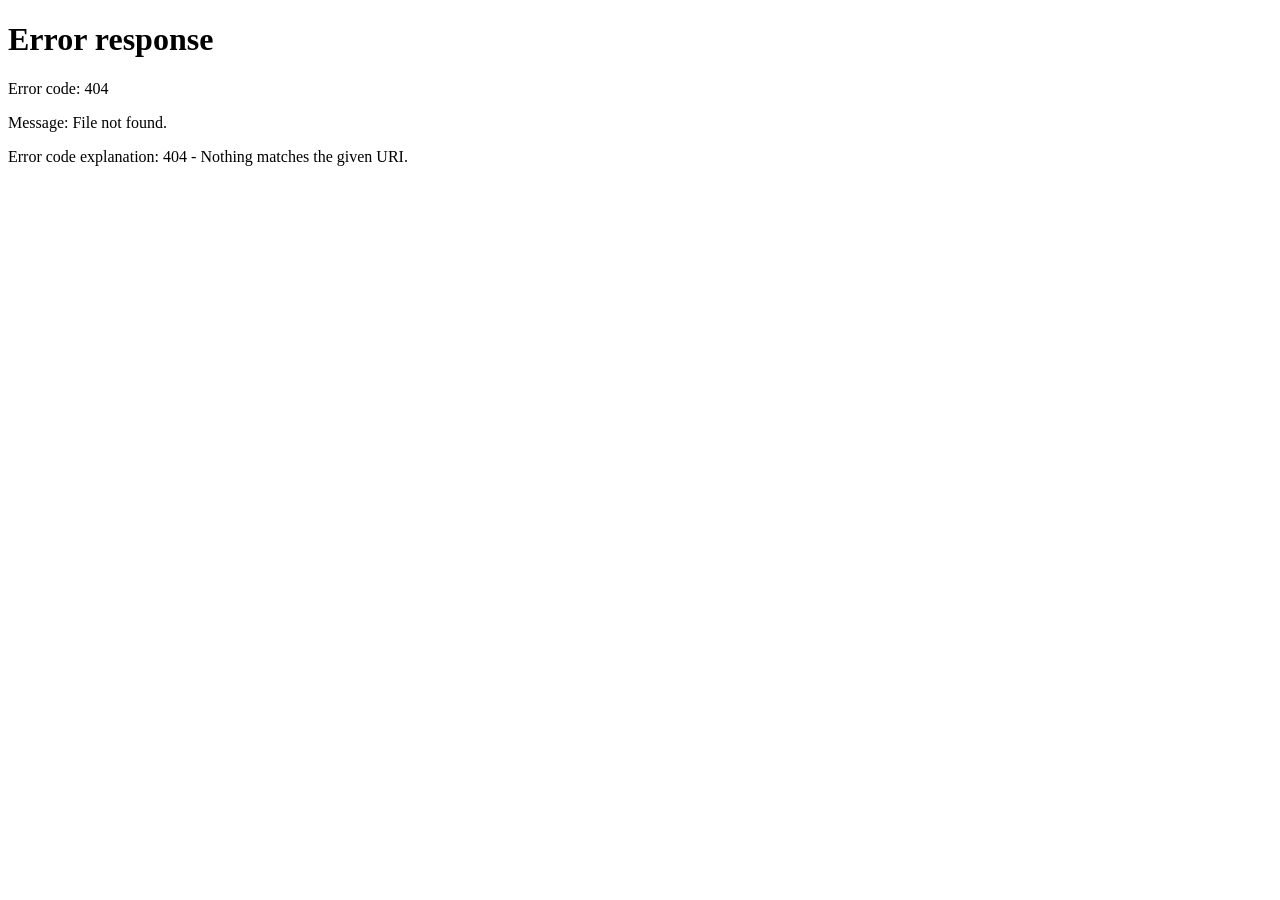
==== ReqAI/frontend/pages/dashboard.html @ 3aa12336 "Phase 1: Project foundation - FastAPI backend, JWT auth, SQLite, frontend" ====
<!DOCTYPE html>
<html lang="en">
<head>
  <meta charset="UTF-8">
  <meta name="viewport" content="width=device-width, initial-scale=1.0">
  <title>Dashboard • ReqAI</title>
  <link href="https://cdn.jsdelivr.net/npm/bootstrap@5.3.2/dist/css/bootstrap.min.css" rel="stylesheet">
  <link rel="stylesheet" href="https://cdnjs.cloudflare.com/ajax/libs/font-awesome/6.5.1/css/all.min.css">
  <link rel="stylesheet" href="../assets/css/theme.css">
</head>
<body>

  <!-- Layout injected by sidebar.js -->
  <div class="main-content">
    <div class="content-area">

      <!-- Welcome banner -->
      <div class="req-card mb-4">
        <div class="card-body d-flex align-items-center gap-3">
          <div style="font-size:2.5rem;">👋</div>
          <div>
            <h5 class="mb-1" id="welcome-msg">Welcome back!</h5>
            <p class="text-muted mb-0" style="font-size:.875rem;">
              Manage your projects and meetings from your dashboard.
            </p>
          </div>
        </div>
      </div>

      <!-- Stats row -->
      <div class="row g-3 mb-4">
        <div class="col-sm-6 col-xl-3">
          <div class="stat-card">
            <div class="stat-icon indigo"><i class="fas fa-folder-open"></i></div>
            <div>
              <div class="stat-label">Total Projects</div>
              <div class="stat-value" id="stat-projects">—</div>
            </div>
          </div>
        </div>
        <div class="col-sm-6 col-xl-3">
          <div class="stat-card">
            <div class="stat-icon sky"><i class="fas fa-calendar-check"></i></div>
            <div>
              <div class="stat-label">Total Meetings</div>
              <div class="stat-value" id="stat-meetings">—</div>
            </div>
          </div>
        </div>
        <div class="col-sm-6 col-xl-3">
          <div class="stat-card">
            <div class="stat-icon green"><i class="fas fa-check-circle"></i></div>
            <div>
              <div class="stat-label">Active Projects</div>
              <div class="stat-value" id="stat-active">—</div>
            </div>
          </div>
        </div>
        <div class="col-sm-6 col-xl-3">
          <div class="stat-card">
            <div class="stat-icon amber"><i class="fas fa-file-lines"></i></div>
            <div>
              <div class="stat-label">BRDs Generated</div>
              <div class="stat-value">0</div>
              <div class="stat-change" style="color:var(--text-muted);font-size:.75rem;">Coming in Phase 3</div>
            </div>
          </div>
        </div>
      </div>

      <!-- Recent Projects and Recent Meetings -->
      <div class="row g-3">
        <div class="col-lg-6">
          <div class="req-card">
            <div class="card-header">
              <h6 class="mb-0 fw-semibold">Recent Projects</h6>
              <a href="projects.html" style="font-size:.8rem;color:var(--primary);">View all</a>
            </div>
            <div class="card-body p-0">
              <div id="recent-projects-list"></div>
            </div>
          </div>
        </div>
        <div class="col-lg-6">
          <div class="req-card">
            <div class="card-header">
              <h6 class="mb-0 fw-semibold">Recent Meetings</h6>
              <a href="meetings.html" style="font-size:.8rem;color:var(--primary);">View all</a>
            </div>
            <div class="card-body p-0">
              <div id="recent-meetings-list"></div>
            </div>
          </div>
        </div>
      </div>

    </div>
  </div>

  <script src="../assets/js/config.js"></script>
  <script src="../assets/js/auth.js"></script>
  <script src="../assets/js/api.js"></script>
  <script src="../assets/js/ui.js"></script>
  <script src="../assets/js/sidebar.js"></script>
  <script>
    requireAuth();
    renderLayout('Dashboard', 'dashboard');

    const user = getUser();
    if (user) {
      document.getElementById('welcome-msg').textContent =
        `Welcome back, ${user.full_name || user.username}!`;
    }

    async function loadDashboard() {
      try {
        const [projectsData, meetingsData] = await Promise.all([
          getProjectsAPI(),
          getMeetingsAPI(),
        ]);

        const projects = projectsData.projects || [];
        const meetings = meetingsData.meetings || [];

        document.getElementById('stat-projects').textContent = projects.length;
        document.getElementById('stat-meetings').textContent = meetings.length;
        document.getElementById('stat-active').textContent =
          projects.filter(p => p.status === 'active').length;

        // Recent Projects list
        const projectsList = document.getElementById('recent-projects-list');
        if (projects.length === 0) {
          projectsList.innerHTML = `<div class="empty-state py-4"><i class="fas fa-folder-open"></i><p>No projects yet</p></div>`;
        } else {
          projectsList.innerHTML = projects.slice(0, 5).map(p => `
            <div class="d-flex align-items-center justify-content-between px-3 py-2 border-bottom">
              <div>
                <div style="font-weight:500;font-size:.875rem;">${p.name}</div>
                <div style="font-size:.75rem;color:var(--text-muted);">${formatDate(p.created_at)}</div>
              </div>
              ${getStatusBadge(p.status)}
            </div>`).join('');
        }

        // Recent Meetings list
        const meetingsList = document.getElementById('recent-meetings-list');
        if (meetings.length === 0) {
          meetingsList.innerHTML = `<div class="empty-state py-4"><i class="fas fa-calendar-check"></i><p>No meetings yet</p></div>`;
        } else {
          meetingsList.innerHTML = meetings.slice(0, 5).map(m => `
            <div class="d-flex align-items-center justify-content-between px-3 py-2 border-bottom">
              <div>
                <div style="font-weight:500;font-size:.875rem;">${m.title}</div>
                <div style="font-size:.75rem;color:var(--text-muted);">${formatDate(m.created_at)}</div>
              </div>
              ${getStatusBadge(m.processing_status)}
            </div>`).join('');
        }
      } catch (err) {
        showToast('Failed to load dashboard data.', 'error');
      }
    }

    loadDashboard();
  </script>
</body>
</html>
---- ReqAI/frontend/assets/css/theme.css ----
/* ================================================================
   ReqAI – Global Theme
   Modern dark-sidebar + light-content layout
   ================================================================ */

:root {
  --primary:        #4f46e5;   /* Indigo */
  --primary-dark:   #3730a3;
  --primary-light:  #818cf8;
  --secondary:      #0ea5e9;   /* Sky blue */
  --success:        #22c55e;
  --warning:        #f59e0b;
  --danger:         #ef4444;
  --info:           #06b6d4;

  --sidebar-bg:     #1e1b4b;   /* Deep indigo */
  --sidebar-text:   #c7d2fe;
  --sidebar-hover:  #312e81;
  --sidebar-active: #4f46e5;
  --sidebar-width:  260px;

  --topbar-bg:      #ffffff;
  --topbar-border:  #e5e7eb;

  --body-bg:        #f8fafc;
  --card-bg:        #ffffff;
  --card-border:    #e5e7eb;
  --card-shadow:    0 1px 3px rgba(0,0,0,.08), 0 1px 2px rgba(0,0,0,.04);
  --card-shadow-hover: 0 4px 12px rgba(0,0,0,.12);

  --text-primary:   #1e293b;
  --text-secondary: #64748b;
  --text-muted:     #94a3b8;

  --border-radius:  0.75rem;
  --border-radius-sm: 0.5rem;
  --transition:     all 0.2s ease;
}

/* ── Reset / Base ─────────────────────────────────────────────── */
*, *::before, *::after { box-sizing: border-box; margin: 0; padding: 0; }

body {
  font-family: 'Inter', system-ui, -apple-system, sans-serif;
  background: var(--body-bg);
  color: var(--text-primary);
  line-height: 1.6;
}

a { text-decoration: none; color: inherit; }
img { max-width: 100%; display: block; }

/* ── Scrollbar ────────────────────────────────────────────────── */
::-webkit-scrollbar { width: 6px; }
::-webkit-scrollbar-track { background: transparent; }
::-webkit-scrollbar-thumb { background: #cbd5e1; border-radius: 3px; }

/* ── Sidebar ──────────────────────────────────────────────────── */
.sidebar {
  position: fixed;
  top: 0; left: 0;
  width: var(--sidebar-width);
  height: 100vh;
  background: var(--sidebar-bg);
  display: flex;
  flex-direction: column;
  z-index: 1000;
  transition: var(--transition);
  overflow-y: auto;
}

.sidebar-brand {
  padding: 1.5rem 1.25rem;
  border-bottom: 1px solid rgba(255,255,255,.08);
  display: flex;
  align-items: center;
  gap: .75rem;
}

.sidebar-brand .brand-icon {
  width: 36px; height: 36px;
  background: var(--primary);
  border-radius: var(--border-radius-sm);
  display: flex; align-items: center; justify-content: center;
  font-size: 1.1rem; color: #fff;
}

.sidebar-brand .brand-name {
  font-size: 1.2rem;
  font-weight: 700;
  color: #fff;
  letter-spacing: -.025em;
}

.sidebar-brand .brand-tagline {
  font-size: .65rem;
  color: var(--sidebar-text);
  opacity: .7;
  display: block;
}

.sidebar-nav { flex: 1; padding: 1rem 0; }

.nav-section-title {
  font-size: .65rem;
  font-weight: 600;
  text-transform: uppercase;
  letter-spacing: .08em;
  color: var(--sidebar-text);
  opacity: .5;
  padding: 1rem 1.25rem .4rem;
}

.sidebar-link {
  display: flex;
  align-items: center;
  gap: .75rem;
  padding: .65rem 1.25rem;
  color: var(--sidebar-text);
  font-size: .875rem;
  font-weight: 500;
  border-radius: 0;
  transition: var(--transition);
  position: relative;
}

.sidebar-link:hover {
  background: var(--sidebar-hover);
  color: #fff;
}

.sidebar-link.active {
  background: var(--sidebar-active);
  color: #fff;
}

.sidebar-link.active::before {
  content: '';
  position: absolute;
  left: 0; top: 0; bottom: 0;
  width: 3px;
  background: var(--primary-light);
  border-radius: 0 2px 2px 0;
}

.sidebar-link i { width: 18px; text-align: center; font-size: .95rem; }

.sidebar-footer {
  padding: 1rem 1.25rem;
  border-top: 1px solid rgba(255,255,255,.08);
}

/* ── Topbar ───────────────────────────────────────────────────── */
.topbar {
  position: fixed;
  top: 0;
  left: var(--sidebar-width);
  right: 0;
  height: 64px;
  background: var(--topbar-bg);
  border-bottom: 1px solid var(--topbar-border);
  display: flex;
  align-items: center;
  justify-content: space-between;
  padding: 0 1.5rem;
  z-index: 999;
}

.topbar-left { display: flex; align-items: center; gap: 1rem; }
.topbar-right { display: flex; align-items: center; gap: .75rem; }

.page-title {
  font-size: 1.1rem;
  font-weight: 600;
  color: var(--text-primary);
}

.topbar-toggle {
  display: none;
  background: none;
  border: none;
  font-size: 1.25rem;
  color: var(--text-secondary);
  cursor: pointer;
}

/* ── Main Content ─────────────────────────────────────────────── */
.main-content {
  margin-left: var(--sidebar-width);
  padding-top: 64px;
  min-height: 100vh;
}

.content-area {
  padding: 1.75rem;
  max-width: 1400px;
}

/* ── Cards ────────────────────────────────────────────────────── */
.req-card {
  background: var(--card-bg);
  border: 1px solid var(--card-border);
  border-radius: var(--border-radius);
  box-shadow: var(--card-shadow);
  transition: var(--transition);
}

.req-card:hover { box-shadow: var(--card-shadow-hover); }

.req-card .card-header {
  padding: 1.25rem 1.5rem;
  border-bottom: 1px solid var(--card-border);
  display: flex;
  align-items: center;
  justify-content: space-between;
}

.req-card .card-body { padding: 1.5rem; }

/* ── Stat cards ───────────────────────────────────────────────── */
.stat-card {
  background: var(--card-bg);
  border: 1px solid var(--card-border);
  border-radius: var(--border-radius);
  padding: 1.5rem;
  box-shadow: var(--card-shadow);
  display: flex;
  align-items: center;
  gap: 1rem;
}

.stat-icon {
  width: 52px; height: 52px;
  border-radius: var(--border-radius-sm);
  display: flex; align-items: center; justify-content: center;
  font-size: 1.4rem; flex-shrink: 0;
}

.stat-icon.indigo  { background: #eef2ff; color: var(--primary); }
.stat-icon.sky     { background: #e0f2fe; color: var(--secondary); }
.stat-icon.green   { background: #dcfce7; color: var(--success); }
.stat-icon.amber   { background: #fef3c7; color: var(--warning); }

.stat-label { font-size: .8rem; color: var(--text-secondary); margin-bottom: .2rem; }
.stat-value { font-size: 1.75rem; font-weight: 700; line-height: 1; color: var(--text-primary); }
.stat-change { font-size: .75rem; margin-top: .25rem; }
.stat-change.up   { color: var(--success); }
.stat-change.down { color: var(--danger); }

/* ── Buttons ──────────────────────────────────────────────────── */
.btn-primary-custom {
  background: var(--primary);
  color: #fff;
  border: none;
  padding: .55rem 1.25rem;
  border-radius: var(--border-radius-sm);
  font-size: .875rem;
  font-weight: 500;
  cursor: pointer;
  transition: var(--transition);
  display: inline-flex;
  align-items: center;
  gap: .4rem;
}
.btn-primary-custom:hover { background: var(--primary-dark); color: #fff; }

/* ── Badges ───────────────────────────────────────────────────── */
.badge-status {
  padding: .25rem .65rem;
  border-radius: 999px;
  font-size: .72rem;
  font-weight: 600;
  text-transform: capitalize;
}
.badge-active     { background: #dcfce7; color: #15803d; }
.badge-pending    { background: #fef3c7; color: #92400e; }
.badge-completed  { background: #e0f2fe; color: #0369a1; }
.badge-failed     { background: #fee2e2; color: #b91c1c; }
.badge-archived   { background: #f1f5f9; color: #475569; }
.badge-processing { background: #ede9fe; color: #6d28d9; }

/* ── Tables ───────────────────────────────────────────────────── */
.req-table { width: 100%; border-collapse: collapse; }
.req-table th {
  background: #f8fafc;
  font-size: .75rem;
  font-weight: 600;
  text-transform: uppercase;
  letter-spacing: .05em;
  color: var(--text-secondary);
  padding: .75rem 1rem;
  border-bottom: 1px solid var(--card-border);
  text-align: left;
}
.req-table td {
  padding: .875rem 1rem;
  border-bottom: 1px solid #f1f5f9;
  font-size: .875rem;
  color: var(--text-primary);
  vertical-align: middle;
}
.req-table tr:last-child td { border-bottom: none; }
.req-table tr:hover td { background: #f8fafc; }

/* ── Forms ────────────────────────────────────────────────────── */
.form-label-custom {
  font-size: .8rem;
  font-weight: 600;
  color: var(--text-secondary);
  margin-bottom: .35rem;
  display: block;
  text-transform: uppercase;
  letter-spacing: .04em;
}

.form-control-custom {
  width: 100%;
  padding: .6rem .9rem;
  border: 1.5px solid var(--card-border);
  border-radius: var(--border-radius-sm);
  font-size: .875rem;
  color: var(--text-primary);
  background: #fff;
  transition: var(--transition);
  outline: none;
}
.form-control-custom:focus {
  border-color: var(--primary);
  box-shadow: 0 0 0 3px rgba(79,70,229,.12);
}

/* ── Empty state ──────────────────────────────────────────────── */
.empty-state {
  text-align: center;
  padding: 3rem 1rem;
  color: var(--text-secondary);
}
.empty-state i {
  font-size: 3rem;
  color: var(--text-muted);
  margin-bottom: 1rem;
  display: block;
}
.empty-state h5 { font-weight: 600; margin-bottom: .5rem; }
.empty-state p  { font-size: .875rem; }

/* ── Toast ────────────────────────────────────────────────────── */
#toast-container {
  position: fixed;
  bottom: 1.5rem;
  right: 1.5rem;
  z-index: 9999;
  display: flex;
  flex-direction: column;
  gap: .5rem;
}
.toast-msg {
  min-width: 280px;
  padding: .85rem 1.1rem;
  border-radius: var(--border-radius-sm);
  font-size: .875rem;
  font-weight: 500;
  color: #fff;
  box-shadow: 0 4px 12px rgba(0,0,0,.15);
  display: flex;
  align-items: center;
  gap: .6rem;
  animation: slideInRight .25s ease;
}
.toast-msg.success { background: var(--success); }
.toast-msg.error   { background: var(--danger); }
.toast-msg.info    { background: var(--info); }
.toast-msg.warning { background: var(--warning); color: #1c1917; }

@keyframes slideInRight {
  from { transform: translateX(120%); opacity: 0; }
  to   { transform: translateX(0);    opacity: 1; }
}

/* ── Loading overlay ──────────────────────────────────────────── */
.loading-overlay {
  position: fixed; inset: 0;
  background: rgba(255,255,255,.6);
  display: flex; align-items: center; justify-content: center;
  z-index: 9998;
  backdrop-filter: blur(2px);
}
.spinner-ring {
  width: 40px; height: 40px;
  border: 3px solid #e2e8f0;
  border-top-color: var(--primary);
  border-radius: 50%;
  animation: spin .7s linear infinite;
}
@keyframes spin { to { transform: rotate(360deg); } }

/* ── Auth pages ───────────────────────────────────────────────── */
.auth-wrapper {
  min-height: 100vh;
  display: flex;
  align-items: center;
  justify-content: center;
  background: linear-gradient(135deg, #1e1b4b 0%, #312e81 40%, #4f46e5 100%);
  padding: 1rem;
}
.auth-card {
  background: #fff;
  border-radius: var(--border-radius);
  padding: 2.5rem;
  width: 100%;
  max-width: 440px;
  box-shadow: 0 20px 60px rgba(0,0,0,.25);
}
.auth-logo {
  text-align: center;
  margin-bottom: 2rem;
}
.auth-logo .logo-icon {
  width: 56px; height: 56px;
  background: var(--primary);
  border-radius: var(--border-radius);
  display: inline-flex; align-items: center; justify-content: center;
  font-size: 1.6rem; color: #fff;
  margin-bottom: .75rem;
}
.auth-logo h4 { font-weight: 800; color: var(--text-primary); margin: 0; }
.auth-logo p  { font-size: .8rem; color: var(--text-secondary); margin: .25rem 0 0; }

/* ── Responsive ───────────────────────────────────────────────── */
@media (max-width: 768px) {
  .sidebar {
    transform: translateX(-100%);
  }
  .sidebar.open {
    transform: translateX(0);
  }
  .topbar { left: 0; }
  .topbar-toggle { display: block; }
  .main-content { margin-left: 0; }
  .sidebar-overlay {
    display: none;
    position: fixed; inset: 0;
    background: rgba(0,0,0,.45);
    z-index: 999;
  }
  .sidebar-overlay.visible { display: block; }
}
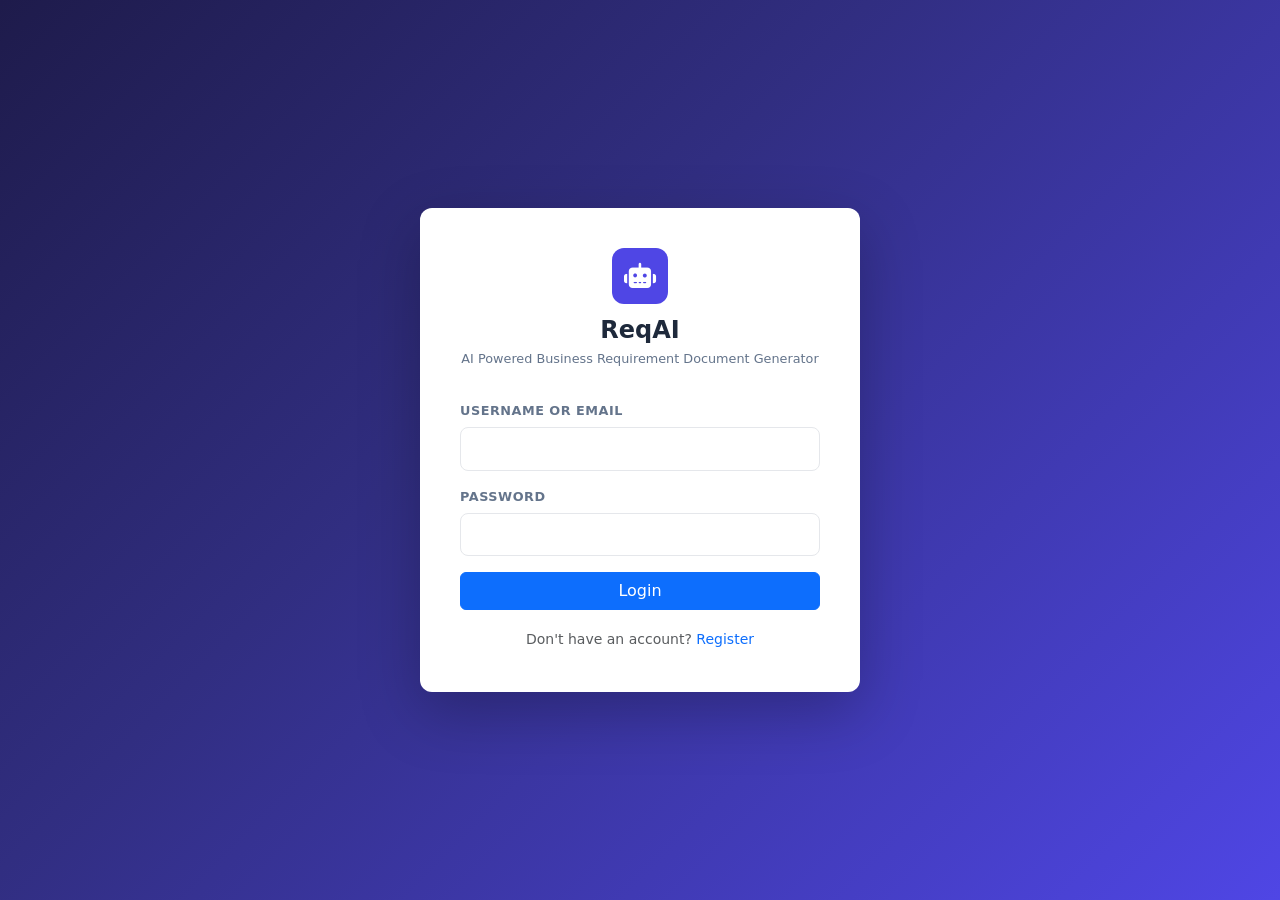
==== commit 4d71f498: "ReqAI Phase 1-8 Complete: Full AI-Powered BRD Generator - Phase 1: FastAPI backend, SQLite, JWT auth" ====
--- a/ReqAI/frontend/pages/dashboard.html
+++ b/ReqAI/frontend/pages/dashboard.html
@@ -97,6 +97,7 @@
     </div>
   </div>
 
+  <script src="https://cdn.jsdelivr.net/npm/bootstrap@5.3.2/dist/js/bootstrap.bundle.min.js"></script>
   <script src="../assets/js/config.js"></script>
   <script src="../assets/js/auth.js"></script>
   <script src="../assets/js/api.js"></script>
